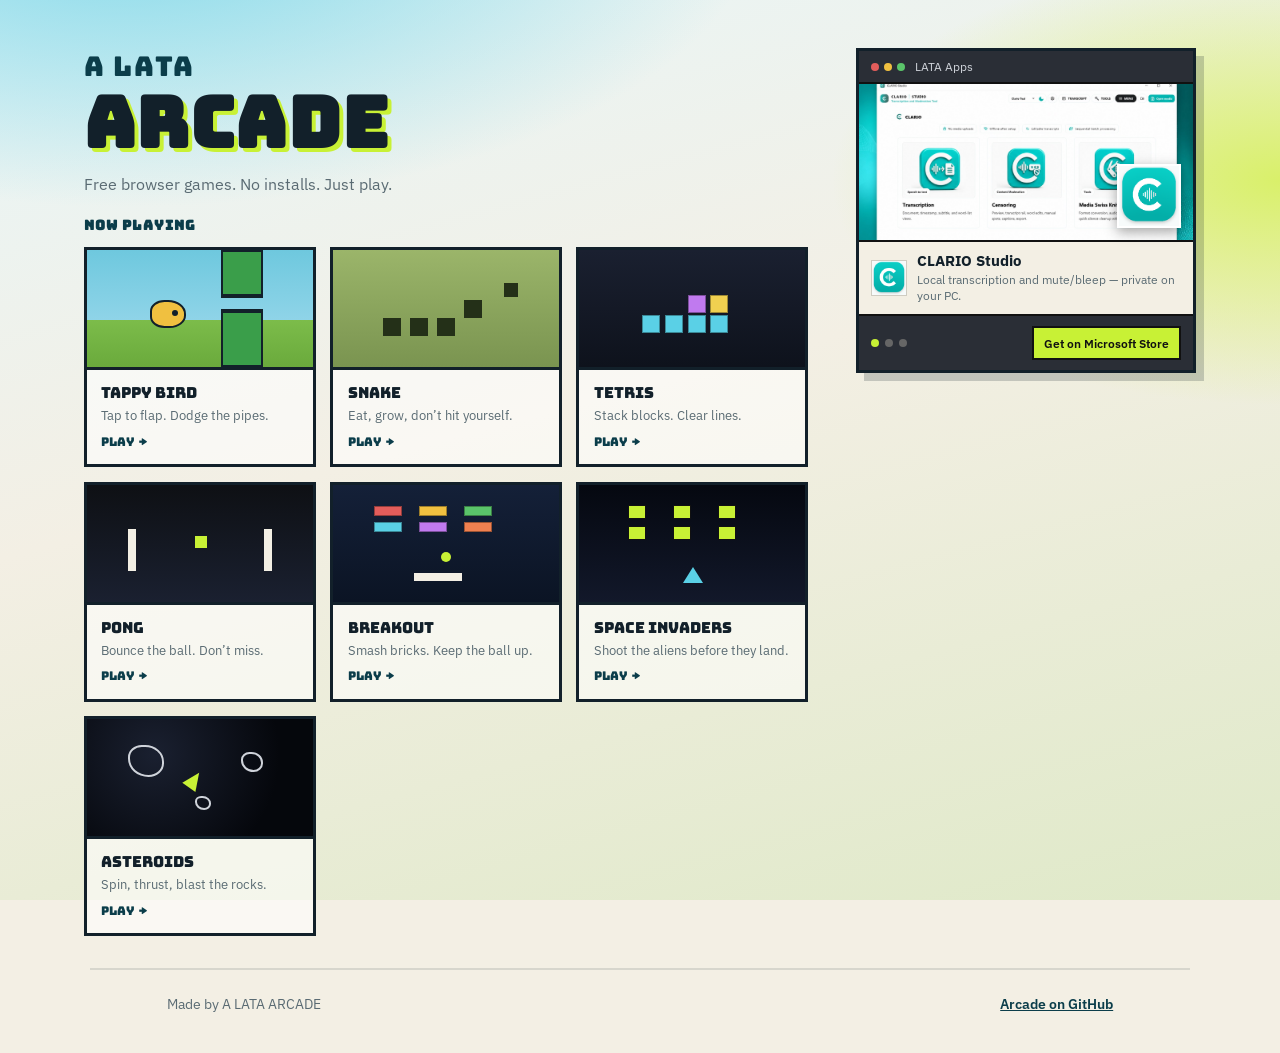
==== index.html @ 44761037 "Initial release of A LATA ARCADE. Public browser games hub with product showcase and classic titles." ====
<!DOCTYPE html>
<html lang="en">
<head>
  <meta charset="utf-8" />
  <meta name="viewport" content="width=device-width, initial-scale=1" />
  <title>A LATA ARCADE</title>
  <meta name="description" content="Play free browser games from A LATA ARCADE." />
  <link rel="preconnect" href="https://fonts.googleapis.com" />
  <link rel="preconnect" href="https://fonts.gstatic.com" crossorigin />
  <link href="https://fonts.googleapis.com/css2?family=Bungee&family=IBM+Plex+Sans:wght@400;600&display=swap" rel="stylesheet" />
  <link rel="stylesheet" href="styles.css?v=11" />
</head>
<body>
  <div class="bg" aria-hidden="true"></div>

  <header class="hero">
    <div class="hero-main">
      <div class="hero-copy">
        <p class="brand">A LATA</p>
        <h1 class="title">ARCADE</h1>
        <p class="tag">Free browser games. No installs. Just play.</p>
      </div>

      <section id="games" class="games" aria-label="Games">
        <h2 class="section-label">Now playing</h2>
        <ul class="grid">
          <li>
            <a class="game" href="games/flappy/">
              <span class="game-art" aria-hidden="true">
                <span class="bird"></span>
                <span class="pipe pipe-top"></span>
                <span class="pipe pipe-bot"></span>
              </span>
              <span class="game-meta">
                <span class="game-name">Tappy Bird</span>
                <span class="game-desc">Tap to flap. Dodge the pipes.</span>
                <span class="game-go">Play →</span>
              </span>
            </a>
          </li>
          <li>
            <a class="game" href="games/snake/">
              <span class="game-art snake-art" aria-hidden="true">
                <span class="snake-seg s1"></span>
                <span class="snake-seg s2"></span>
                <span class="snake-seg s3"></span>
                <span class="snake-seg s4"></span>
                <span class="snake-food"></span>
              </span>
              <span class="game-meta">
                <span class="game-name">Snake</span>
                <span class="game-desc">Eat, grow, don’t hit yourself.</span>
                <span class="game-go">Play →</span>
              </span>
            </a>
          </li>
          <li>
            <a class="game" href="games/tetris/">
              <span class="game-art tetris-art" aria-hidden="true">
                <span class="tb t1"></span>
                <span class="tb t2"></span>
                <span class="tb t3"></span>
                <span class="tb t4"></span>
                <span class="tb t5"></span>
                <span class="tb t6"></span>
              </span>
              <span class="game-meta">
                <span class="game-name">Tetris</span>
                <span class="game-desc">Stack blocks. Clear lines.</span>
                <span class="game-go">Play →</span>
              </span>
            </a>
          </li>
          <li>
            <a class="game" href="games/pong/">
              <span class="game-art pong-art" aria-hidden="true">
                <span class="pong-paddle left"></span>
                <span class="pong-paddle right"></span>
                <span class="pong-ball"></span>
              </span>
              <span class="game-meta">
                <span class="game-name">Pong</span>
                <span class="game-desc">Bounce the ball. Don’t miss.</span>
                <span class="game-go">Play →</span>
              </span>
            </a>
          </li>
          <li>
            <a class="game" href="games/breakout/">
              <span class="game-art breakout-art" aria-hidden="true">
                <span class="brk b1"></span>
                <span class="brk b2"></span>
                <span class="brk b3"></span>
                <span class="brk b4"></span>
                <span class="brk b5"></span>
                <span class="brk b6"></span>
                <span class="break-paddle"></span>
                <span class="break-ball"></span>
              </span>
              <span class="game-meta">
                <span class="game-name">Breakout</span>
                <span class="game-desc">Smash bricks. Keep the ball up.</span>
                <span class="game-go">Play →</span>
              </span>
            </a>
          </li>
          <li>
            <a class="game" href="games/invaders/">
              <span class="game-art invaders-art" aria-hidden="true">
                <span class="inv i1"></span>
                <span class="inv i2"></span>
                <span class="inv i3"></span>
                <span class="inv i4"></span>
                <span class="inv i5"></span>
                <span class="inv i6"></span>
                <span class="ship"></span>
              </span>
              <span class="game-meta">
                <span class="game-name">Space Invaders</span>
                <span class="game-desc">Shoot the aliens before they land.</span>
                <span class="game-go">Play →</span>
              </span>
            </a>
          </li>
          <li>
            <a class="game" href="games/asteroids/">
              <span class="game-art asteroids-art" aria-hidden="true">
                <span class="rock r1"></span>
                <span class="rock r2"></span>
                <span class="rock r3"></span>
                <span class="tri"></span>
              </span>
              <span class="game-meta">
                <span class="game-name">Asteroids</span>
                <span class="game-desc">Spin, thrust, blast the rocks.</span>
                <span class="game-go">Play →</span>
              </span>
            </a>
          </li>
        </ul>
      </section>
    </div>

    <!-- Product ad screen stays visible beside the games -->
    <aside class="ad-screen" aria-label="Product showcase">
      <div class="ad-bezel">
        <div class="ad-topbar">
          <span class="ad-dots" aria-hidden="true"><i></i><i></i><i></i></span>
          <span class="ad-title">LATA Apps</span>
        </div>
        <div class="ad-viewport">
          <div class="ad-slides" id="ad-slides">
            <!-- filled by products.js -->
          </div>
        </div>
        <div class="ad-footer">
          <div class="ad-dots-nav" id="ad-dots" role="tablist" aria-label="Products"></div>
          <a class="ad-cta" id="ad-cta" href="#" target="_blank" rel="noopener">Get on Microsoft Store</a>
        </div>
      </div>
    </aside>
  </header>

  <footer class="foot">
    <span>Made by A LATA ARCADE</span>
    <a href="https://github.com/latadhina/arcade">Arcade on GitHub</a>
  </footer>

  <script src="products.js?v=11"></script>
  <script src="slideshow.js?v=11"></script>
</body>
</html>
---- styles.css ----
:root {
  --ink: #12202a;
  --paper: #f3efe4;
  --lime: #c8f135;
  --sky: #3db8d4;
  --deep: #0b3d4a;
  --muted: #5a6b73;
}

* { box-sizing: border-box; margin: 0; padding: 0; }

html { scroll-behavior: smooth; }

body {
  min-height: 100vh;
  font-family: "IBM Plex Sans", system-ui, sans-serif;
  color: var(--ink);
  background: var(--paper);
  overflow-x: hidden;
}

.bg {
  position: fixed;
  inset: 0;
  z-index: -1;
  background:
    radial-gradient(ellipse 90% 60% at 10% -10%, #7ed7e8 0%, transparent 55%),
    radial-gradient(ellipse 70% 50% at 100% 20%, #d9f06a 0%, transparent 50%),
    linear-gradient(165deg, #e8f6f8 0%, #f3efe4 45%, #dfe9c8 100%);
  animation: drift 18s ease-in-out infinite alternate;
}

@keyframes drift {
  from { filter: hue-rotate(0deg); transform: scale(1); }
  to { filter: hue-rotate(12deg); transform: scale(1.03); }
}

/* ---- hero: brand + games up front + product screen ---- */
.hero {
  min-height: 100vh;
  display: grid;
  grid-template-columns: minmax(0, 1.35fr) minmax(240px, 340px);
  column-gap: clamp(1.5rem, 4vw, 3rem);
  row-gap: 1.75rem;
  align-items: start;
  padding: clamp(1.25rem, 4vw, 3rem) clamp(1.25rem, 5vw, 4rem) 2rem;
  max-width: 1240px;
  margin: 0 auto;
}

.hero-main {
  min-width: 0;
  position: relative;
  z-index: 1;
}

.hero-copy {
  min-width: 0;
  margin-bottom: 1.25rem;
}

.brand {
  font-family: "Bungee", sans-serif;
  font-size: clamp(1.15rem, 2.8vw, 1.7rem);
  letter-spacing: 0.06em;
  color: var(--deep);
  opacity: 0;
  transform: translateY(18px);
  animation: rise 0.7s 0.1s ease forwards;
}

.title {
  font-family: "Bungee", sans-serif;
  font-size: clamp(2.4rem, 7vw, 4.4rem);
  line-height: 0.92;
  letter-spacing: 0.02em;
  color: var(--ink);
  text-shadow: 4px 4px 0 var(--lime);
  margin: 0.1em 0 0.25em;
  max-width: 100%;
  opacity: 0;
  transform: translateY(24px);
  animation: rise 0.8s 0.25s ease forwards;
}

.tag {
  max-width: 26rem;
  font-size: 1rem;
  line-height: 1.4;
  color: var(--muted);
  opacity: 0;
  transform: translateY(16px);
  animation: rise 0.7s 0.4s ease forwards;
}

/* Windows-style product ad screen */
.ad-screen {
  opacity: 0;
  transform: translateY(20px);
  animation: rise 0.8s 0.35s ease forwards;
  position: sticky;
  top: 1.25rem;
  z-index: 0;
  width: 100%;
  max-width: 340px;
  justify-self: end;
}

.ad-bezel {
  background: #1b1d22;
  border: 3px solid var(--ink);
  box-shadow: 8px 8px 0 rgba(18, 32, 42, 0.2);
  overflow: hidden;
}

.ad-topbar {
  display: flex;
  align-items: center;
  gap: 10px;
  padding: 8px 12px;
  background: #2a2e36;
  color: #cfd3da;
  font-size: 12px;
  border-bottom: 2px solid #111;
}

.ad-dots {
  display: flex;
  gap: 5px;
}

.ad-dots i {
  width: 8px;
  height: 8px;
  border-radius: 50%;
  background: #666;
  display: block;
}

.ad-dots i:nth-child(1) { background: #e35d5b; }
.ad-dots i:nth-child(2) { background: #f0c040; }
.ad-dots i:nth-child(3) { background: #5ac46a; }

.ad-viewport {
  position: relative;
  background: #0e1014;
  aspect-ratio: 16 / 11;
  overflow: hidden;
}

.ad-slides {
  position: absolute;
  inset: 0;
}

.ad-slide {
  position: absolute;
  inset: 0;
  opacity: 0;
  transition: opacity 0.45s ease;
  pointer-events: none;
  display: flex;
  flex-direction: column;
}

.ad-slide.is-active {
  opacity: 1;
  pointer-events: auto;
}

.ad-shot-wrap {
  position: relative;
  flex: 1;
  min-height: 0;
  background: #111;
}

.ad-shot {
  width: 100%;
  height: 100%;
  object-fit: cover;
  display: block;
}

.ad-tile {
  position: absolute;
  right: 12px;
  bottom: 12px;
  width: 64px;
  height: 64px;
  object-fit: cover;
  border: 2px solid #fff;
  box-shadow: 0 4px 12px rgba(0,0,0,0.35);
}

.ad-meta {
  display: flex;
  gap: 10px;
  align-items: center;
  padding: 10px 12px;
  background: #f3efe4;
  color: var(--ink);
  border-top: 2px solid #111;
}

.ad-logo {
  width: 36px;
  height: 36px;
  object-fit: cover;
  border: 1px solid rgba(0,0,0,0.15);
  flex-shrink: 0;
}

.ad-meta h3 {
  font-size: 0.95rem;
  margin: 0 0 2px;
  line-height: 1.15;
}

.ad-meta p {
  font-size: 0.78rem;
  color: var(--muted);
  margin: 0;
  line-height: 1.3;
}

.ad-footer {
  display: flex;
  align-items: center;
  justify-content: space-between;
  gap: 10px;
  padding: 10px 12px;
  background: #2a2e36;
  border-top: 2px solid #111;
}

.ad-dots-nav {
  display: flex;
  gap: 6px;
}

.ad-dot {
  width: 8px;
  height: 8px;
  border-radius: 50%;
  border: 0;
  padding: 0;
  background: #666;
  cursor: pointer;
}

.ad-dot.is-active {
  background: var(--lime);
}

.ad-cta {
  font-size: 0.78rem;
  font-weight: 600;
  color: #111;
  background: var(--lime);
  text-decoration: none;
  padding: 7px 10px;
  border: 2px solid #111;
  white-space: nowrap;
}

.ad-cta:hover {
  background: #fff;
}

@keyframes rise {
  to { opacity: 1; transform: translateY(0); }
}

@media (max-width: 860px) {
  .hero {
    grid-template-columns: 1fr;
    min-height: auto;
    padding-top: 1.5rem;
    padding-bottom: 1.5rem;
    gap: 1.5rem;
  }
  .title {
    font-size: clamp(2.6rem, 14vw, 4rem);
    text-shadow: 3px 3px 0 var(--lime);
  }
  .ad-screen {
    justify-self: stretch;
    max-width: none;
    position: static;
    order: -1;
  }
}

/* ---- games (in first viewport with brand) ---- */
.games {
  padding: 0;
  max-width: none;
  margin: 0;
  opacity: 0;
  transform: translateY(18px);
  animation: rise 0.7s 0.45s ease forwards;
}

.section-label {
  font-family: "Bungee", sans-serif;
  font-size: 0.85rem;
  letter-spacing: 0.08em;
  color: var(--deep);
  margin-bottom: 0.85rem;
}

.grid {
  list-style: none;
  display: grid;
  grid-template-columns: repeat(auto-fill, minmax(200px, 1fr));
  gap: 0.9rem;
}

.game {
  display: flex;
  flex-direction: column;
  text-decoration: none;
  color: inherit;
  background: rgba(255, 255, 255, 0.55);
  border: 3px solid var(--ink);
  overflow: hidden;
  transition: transform 0.2s ease, box-shadow 0.2s ease;
}

.game:hover {
  transform: translateY(-4px);
  box-shadow: 6px 6px 0 var(--ink);
}

.game:focus-visible {
  outline: 3px solid var(--sky);
  outline-offset: 3px;
}

.game-art {
  position: relative;
  height: 120px;
  background: linear-gradient(180deg, #6ec8de 0%, #8fd4e8 60%, #7cbc4a 60%, #6aaa3c 100%);
  border-bottom: 3px solid var(--ink);
  overflow: hidden;
}

.bird {
  position: absolute;
  left: 28%;
  top: 42%;
  width: 36px;
  height: 28px;
  background: #f0c040;
  border: 2px solid var(--ink);
  border-radius: 40% 50% 45% 40%;
  animation: flap 0.9s ease-in-out infinite;
}

.bird::after {
  content: "";
  position: absolute;
  right: 6px;
  top: 8px;
  width: 6px;
  height: 6px;
  background: var(--ink);
  border-radius: 50%;
}

.pipe {
  position: absolute;
  right: 22%;
  width: 42px;
  background: #3a9e4a;
  border: 2px solid var(--ink);
}

.pipe-top {
  top: 0;
  height: 48px;
  border-bottom-width: 4px;
}

.pipe-bot {
  bottom: 0;
  height: 58px;
  border-top-width: 4px;
}

@keyframes flap {
  0%, 100% { transform: translateY(0) rotate(-8deg); }
  50% { transform: translateY(-10px) rotate(6deg); }
}

.snake-art {
  background: linear-gradient(180deg, #9bb56a 0%, #7a9450 100%) !important;
}

.snake-seg {
  position: absolute;
  width: 18px;
  height: 18px;
  background: #243018;
  top: 58%;
}

.snake-seg.s1 { left: 22%; }
.snake-seg.s2 { left: 34%; }
.snake-seg.s3 { left: 46%; }
.snake-seg.s4 { left: 58%; top: 42%; animation: snakemove 1.6s ease-in-out infinite; }

.snake-food {
  position: absolute;
  width: 14px;
  height: 14px;
  background: #243018;
  right: 18%;
  top: 28%;
  animation: foodpulse 1.2s ease-in-out infinite;
}

@keyframes snakemove {
  0%, 100% { transform: translate(0, 0); }
  50% { transform: translate(12px, -18px); }
}

@keyframes foodpulse {
  0%, 100% { opacity: 1; }
  50% { opacity: 0.45; }
}

.tetris-art {
  background: linear-gradient(180deg, #1a2030 0%, #0e121c 100%) !important;
}

.tb {
  position: absolute;
  width: 18px;
  height: 18px;
  border: 1px solid rgba(0,0,0,0.35);
}

.tb.t1 { left: 28%; top: 55%; background: #5ad0e6; }
.tb.t2 { left: 38%; top: 55%; background: #5ad0e6; }
.tb.t3 { left: 48%; top: 55%; background: #5ad0e6; }
.tb.t4 { left: 58%; top: 55%; background: #5ad0e6; animation: stackdrop 1.4s ease-in-out infinite; }
.tb.t5 { left: 48%; top: 38%; background: #c07aef; }
.tb.t6 { left: 58%; top: 38%; background: #f0d050; }

@keyframes stackdrop {
  0%, 100% { transform: translateY(-18px); opacity: 0.35; }
  50% { transform: translateY(0); opacity: 1; }
}

.game-meta {
  display: flex;
  flex-direction: column;
  gap: 0.25rem;
  padding: 0.75rem 0.9rem 0.9rem;
}

.game-name {
  font-family: "Bungee", sans-serif;
  font-size: 0.95rem;
}

.game-desc {
  font-size: 0.82rem;
  color: var(--muted);
}

.game-go {
  margin-top: 0.35rem;
  font-family: "Bungee", sans-serif;
  font-size: 0.75rem;
  color: var(--deep);
}

/* Pong thumb */
.pong-art {
  background: linear-gradient(180deg, #0e1014 0%, #1a2030 100%) !important;
}
.pong-paddle {
  position: absolute;
  width: 8px;
  height: 42px;
  background: #f3efe4;
  top: 38%;
}
.pong-paddle.left { left: 18%; }
.pong-paddle.right { right: 18%; }
.pong-ball {
  position: absolute;
  width: 12px;
  height: 12px;
  background: var(--lime);
  left: 48%;
  top: 44%;
  animation: pongbounce 1.2s ease-in-out infinite;
}
@keyframes pongbounce {
  0%, 100% { transform: translate(0, 0); }
  50% { transform: translate(28px, -10px); }
}

/* Breakout thumb */
.breakout-art {
  background: linear-gradient(180deg, #142038 0%, #0b1424 100%) !important;
}
.brk {
  position: absolute;
  width: 28px;
  height: 10px;
  border: 1px solid rgba(0,0,0,0.35);
}
.brk.b1 { left: 18%; top: 18%; background: #e35d5b; }
.brk.b2 { left: 38%; top: 18%; background: #f0c040; }
.brk.b3 { left: 58%; top: 18%; background: #5ac46a; }
.brk.b4 { left: 18%; top: 32%; background: #5ad0e6; }
.brk.b5 { left: 38%; top: 32%; background: #c07aef; }
.brk.b6 { left: 58%; top: 32%; background: #f08050; }
.break-paddle {
  position: absolute;
  left: 36%;
  bottom: 18%;
  width: 48px;
  height: 8px;
  background: #f3efe4;
}
.break-ball {
  position: absolute;
  left: 48%;
  bottom: 34%;
  width: 10px;
  height: 10px;
  border-radius: 50%;
  background: var(--lime);
  animation: breakbounce 1.1s ease-in-out infinite;
}
@keyframes breakbounce {
  0%, 100% { transform: translateY(0); }
  50% { transform: translateY(-22px); }
}

/* Invaders thumb */
.invaders-art {
  background: linear-gradient(180deg, #050810 0%, #12182a 100%) !important;
}
.inv {
  position: absolute;
  width: 16px;
  height: 12px;
  background: #c8f135;
  box-shadow: 0 0 0 1px #111;
}
.inv.i1 { left: 22%; top: 18%; }
.inv.i2 { left: 42%; top: 18%; }
.inv.i3 { left: 62%; top: 18%; }
.inv.i4 { left: 22%; top: 36%; animation: invstep 1.4s steps(2) infinite; }
.inv.i5 { left: 42%; top: 36%; animation: invstep 1.4s steps(2) infinite; }
.inv.i6 { left: 62%; top: 36%; animation: invstep 1.4s steps(2) infinite; }
.ship {
  position: absolute;
  left: 46%;
  bottom: 16%;
  width: 0;
  height: 0;
  border-left: 10px solid transparent;
  border-right: 10px solid transparent;
  border-bottom: 16px solid #5ad0e6;
}
@keyframes invstep {
  0%, 100% { transform: translateX(0); }
  50% { transform: translateX(8px); }
}

/* Asteroids thumb */
.asteroids-art {
  background: radial-gradient(circle at 30% 30%, #1a2030, #05070c 70%) !important;
}
.rock {
  position: absolute;
  border: 2px solid #cfd3da;
  border-radius: 40% 55% 45% 60%;
}
.rock.r1 { width: 36px; height: 32px; left: 18%; top: 22%; }
.rock.r2 { width: 22px; height: 20px; right: 22%; top: 28%; }
.rock.r3 { width: 16px; height: 14px; left: 48%; bottom: 22%; animation: rockspin 3s linear infinite; }
.tri {
  position: absolute;
  left: 44%;
  top: 44%;
  width: 0;
  height: 0;
  border-left: 8px solid transparent;
  border-right: 8px solid transparent;
  border-bottom: 18px solid var(--lime);
  transform: rotate(35deg);
}
@keyframes rockspin {
  from { transform: rotate(0deg); }
  to { transform: rotate(360deg); }
}

.foot {
  display: flex;
  justify-content: space-between;
  gap: 1rem;
  flex-wrap: wrap;
  padding: 1.5rem clamp(1.5rem, 6vw, 5rem) 2.5rem;
  max-width: 1100px;
  margin: 0 auto;
  font-size: 0.9rem;
  color: var(--muted);
  border-top: 2px solid rgba(18, 32, 42, 0.12);
}

.foot a {
  color: var(--deep);
  font-weight: 600;
}

@media (max-width: 520px) {
  .title { text-shadow: 4px 4px 0 var(--lime); }
}
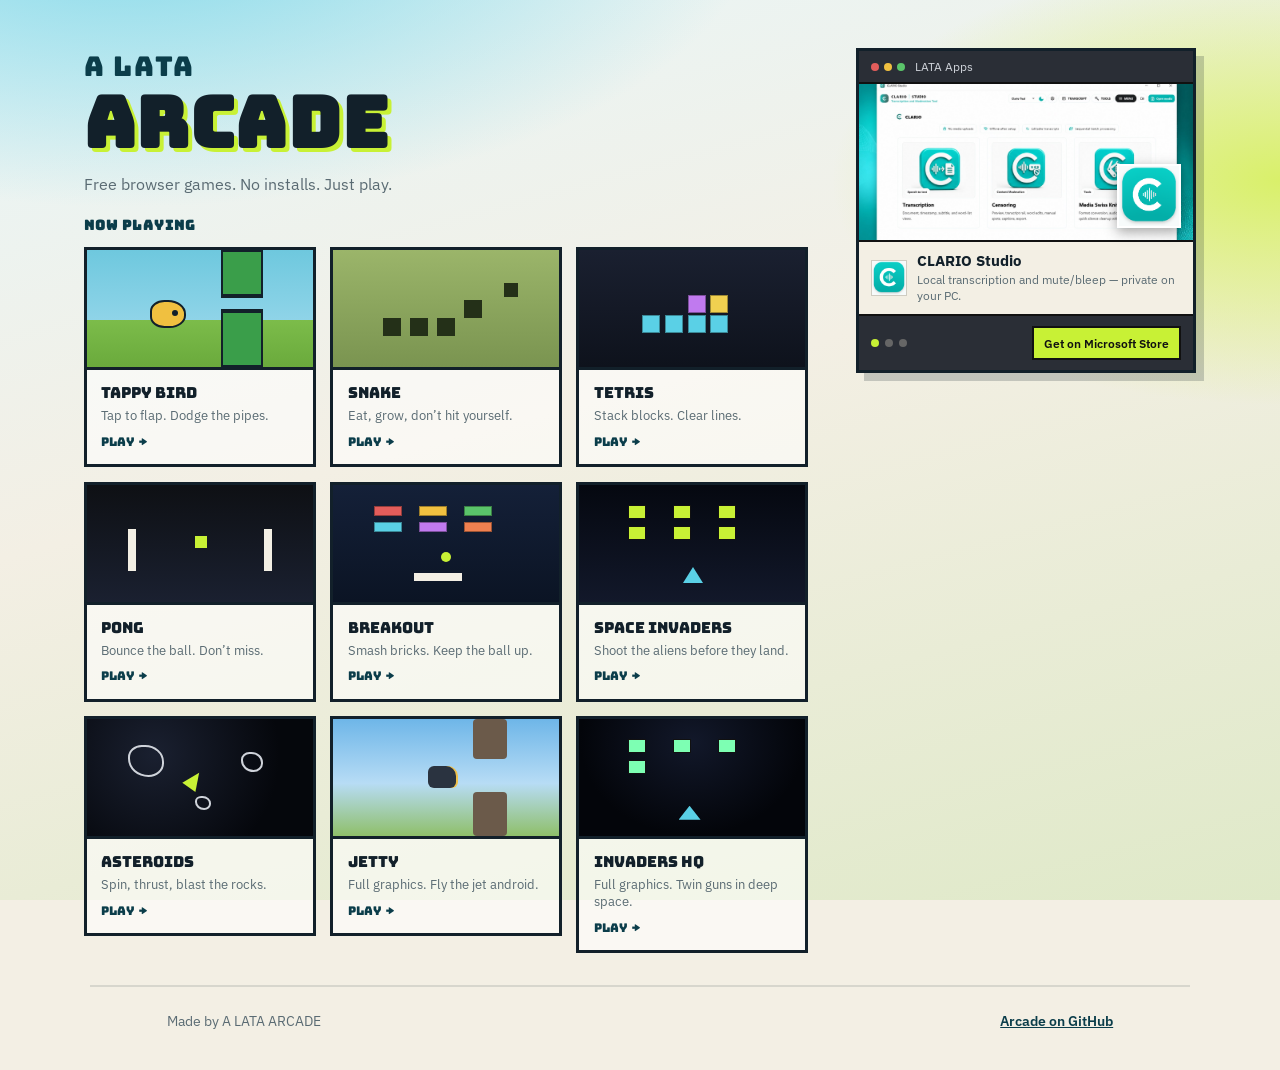
==== commit 0e78eeff: "godothq1 Add Jetty and Invaders HQ as separate Godot HTML5 builds beside the classic games." ====
--- a/index.html
+++ b/index.html
@@ -8,7 +8,7 @@
   <link rel="preconnect" href="https://fonts.googleapis.com" />
   <link rel="preconnect" href="https://fonts.gstatic.com" crossorigin />
   <link href="https://fonts.googleapis.com/css2?family=Bungee&family=IBM+Plex+Sans:wght@400;600&display=swap" rel="stylesheet" />
-  <link rel="stylesheet" href="styles.css?v=11" />
+  <link rel="stylesheet" href="styles.css?v=13" />
 </head>
 <body>
   <div class="bg" aria-hidden="true"></div>
@@ -133,6 +133,36 @@
               <span class="game-meta">
                 <span class="game-name">Asteroids</span>
                 <span class="game-desc">Spin, thrust, blast the rocks.</span>
+                <span class="game-go">Play →</span>
+              </span>
+            </a>
+          </li>
+          <li>
+            <a class="game" href="games/jetty/">
+              <span class="game-art jetty-art" aria-hidden="true">
+                <span class="jetty-hero"></span>
+                <span class="jetty-rock top"></span>
+                <span class="jetty-rock bot"></span>
+              </span>
+              <span class="game-meta">
+                <span class="game-name">Jetty</span>
+                <span class="game-desc">Full graphics. Fly the jet android.</span>
+                <span class="game-go">Play →</span>
+              </span>
+            </a>
+          </li>
+          <li>
+            <a class="game" href="games/invaders-hq/">
+              <span class="game-art invaders-hq-art" aria-hidden="true">
+                <span class="inv i1"></span>
+                <span class="inv i2"></span>
+                <span class="inv i3"></span>
+                <span class="inv i4"></span>
+                <span class="hq-ship"></span>
+              </span>
+              <span class="game-meta">
+                <span class="game-name">Invaders HQ</span>
+                <span class="game-desc">Full graphics. Twin guns in deep space.</span>
                 <span class="game-go">Play →</span>
               </span>
             </a>
@@ -166,7 +196,7 @@
     <a href="https://github.com/latadhina/arcade">Arcade on GitHub</a>
   </footer>
 
-  <script src="products.js?v=11"></script>
-  <script src="slideshow.js?v=11"></script>
+  <script src="products.js?v=13"></script>
+  <script src="slideshow.js?v=13"></script>
 </body>
 </html>
--- a/styles.css
+++ b/styles.css
@@ -604,6 +604,52 @@
   to { transform: rotate(360deg); }
 }
 
+/* Jetty (Godot HQ) thumb */
+.jetty-art {
+  background: linear-gradient(180deg, #6eb6e8 0%, #b7dcf5 55%, #8fbf6a 100%) !important;
+}
+.jetty-hero {
+  position: absolute;
+  left: 42%;
+  top: 40%;
+  width: 28px;
+  height: 22px;
+  background: #2a3340;
+  border-radius: 6px 10px 6px 6px;
+  box-shadow: 2px 0 0 #f0c14a;
+  animation: jettybob 1.2s ease-in-out infinite;
+}
+.jetty-rock {
+  position: absolute;
+  left: 62%;
+  width: 34px;
+  background: #6b5a4a;
+  border-radius: 4px;
+}
+.jetty-rock.top { top: 0; height: 34%; }
+.jetty-rock.bot { bottom: 0; height: 38%; }
+@keyframes jettybob {
+  0%, 100% { transform: translateY(0); }
+  50% { transform: translateY(-8px); }
+}
+
+/* Invaders HQ (Godot) thumb */
+.invaders-hq-art {
+  background: radial-gradient(ellipse at 50% 20%, #12182a, #03050a 70%) !important;
+}
+.invaders-hq-art .inv {
+  background: #7dffb3;
+}
+.hq-ship {
+  position: absolute;
+  left: 44%;
+  bottom: 14%;
+  width: 22px;
+  height: 14px;
+  background: #5ad0e6;
+  clip-path: polygon(50% 0, 100% 100%, 0 100%);
+}
+
 .foot {
   display: flex;
   justify-content: space-between;
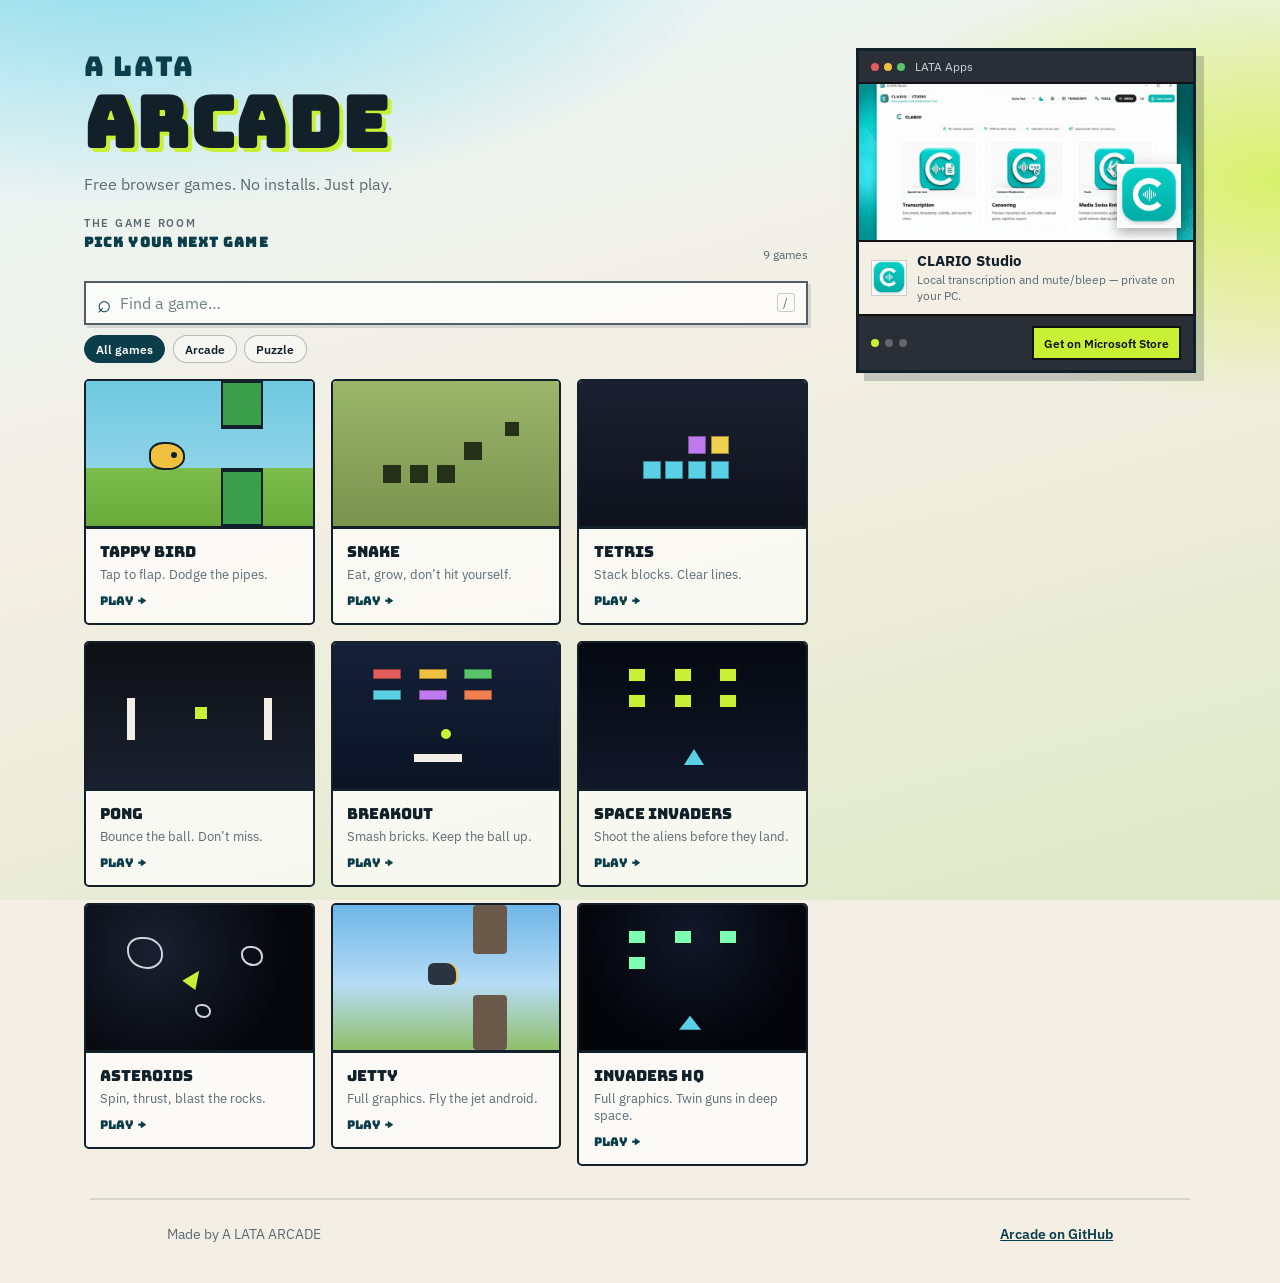
==== commit 241b596a: "Improve arcade game browsing" ====
--- a/index.html
+++ b/index.html
@@ -8,7 +8,7 @@
   <link rel="preconnect" href="https://fonts.googleapis.com" />
   <link rel="preconnect" href="https://fonts.gstatic.com" crossorigin />
   <link href="https://fonts.googleapis.com/css2?family=Bungee&family=IBM+Plex+Sans:wght@400;600&display=swap" rel="stylesheet" />
-  <link rel="stylesheet" href="styles.css?v=13" />
+  <link rel="stylesheet" href="styles.css?v=14" />
 </head>
 <body>
   <div class="bg" aria-hidden="true"></div>
@@ -22,10 +22,29 @@
       </div>
 
       <section id="games" class="games" aria-label="Games">
-        <h2 class="section-label">Now playing</h2>
+        <div class="games-heading">
+          <div>
+            <p class="eyebrow">THE GAME ROOM</p>
+            <h2 class="section-label">Pick your next game</h2>
+          </div>
+          <span class="game-count" id="game-count" aria-live="polite">9 games</span>
+        </div>
+        <div class="game-tools">
+          <label class="search-box">
+            <span class="search-icon" aria-hidden="true">⌕</span>
+            <span class="visually-hidden">Search games</span>
+            <input id="game-search" type="search" placeholder="Find a game…" autocomplete="off" />
+            <kbd>/</kbd>
+          </label>
+          <div class="filters" role="group" aria-label="Filter games">
+            <button class="filter is-active" type="button" data-filter="all" aria-pressed="true">All games</button>
+            <button class="filter" type="button" data-filter="arcade" aria-pressed="false">Arcade</button>
+            <button class="filter" type="button" data-filter="puzzle" aria-pressed="false">Puzzle</button>
+          </div>
+        </div>
         <ul class="grid">
           <li>
-            <a class="game" href="games/flappy/">
+            <a class="game" data-category="arcade" href="games/flappy/">
               <span class="game-art" aria-hidden="true">
                 <span class="bird"></span>
                 <span class="pipe pipe-top"></span>
@@ -39,7 +58,7 @@
             </a>
           </li>
           <li>
-            <a class="game" href="games/snake/">
+            <a class="game" data-category="arcade puzzle" href="games/snake/">
               <span class="game-art snake-art" aria-hidden="true">
                 <span class="snake-seg s1"></span>
                 <span class="snake-seg s2"></span>
@@ -55,7 +74,7 @@
             </a>
           </li>
           <li>
-            <a class="game" href="games/tetris/">
+            <a class="game" data-category="puzzle" href="games/tetris/">
               <span class="game-art tetris-art" aria-hidden="true">
                 <span class="tb t1"></span>
                 <span class="tb t2"></span>
@@ -72,7 +91,7 @@
             </a>
           </li>
           <li>
-            <a class="game" href="games/pong/">
+            <a class="game" data-category="arcade" href="games/pong/">
               <span class="game-art pong-art" aria-hidden="true">
                 <span class="pong-paddle left"></span>
                 <span class="pong-paddle right"></span>
@@ -86,7 +105,7 @@
             </a>
           </li>
           <li>
-            <a class="game" href="games/breakout/">
+            <a class="game" data-category="arcade" href="games/breakout/">
               <span class="game-art breakout-art" aria-hidden="true">
                 <span class="brk b1"></span>
                 <span class="brk b2"></span>
@@ -105,7 +124,7 @@
             </a>
           </li>
           <li>
-            <a class="game" href="games/invaders/">
+            <a class="game" data-category="arcade" href="games/invaders/">
               <span class="game-art invaders-art" aria-hidden="true">
                 <span class="inv i1"></span>
                 <span class="inv i2"></span>
@@ -123,7 +142,7 @@
             </a>
           </li>
           <li>
-            <a class="game" href="games/asteroids/">
+            <a class="game" data-category="arcade" href="games/asteroids/">
               <span class="game-art asteroids-art" aria-hidden="true">
                 <span class="rock r1"></span>
                 <span class="rock r2"></span>
@@ -138,7 +157,7 @@
             </a>
           </li>
           <li>
-            <a class="game" href="games/jetty/">
+            <a class="game" data-category="arcade" href="games/jetty/">
               <span class="game-art jetty-art" aria-hidden="true">
                 <span class="jetty-hero"></span>
                 <span class="jetty-rock top"></span>
@@ -152,7 +171,7 @@
             </a>
           </li>
           <li>
-            <a class="game" href="games/invaders-hq/">
+            <a class="game" data-category="arcade" href="games/invaders-hq/">
               <span class="game-art invaders-hq-art" aria-hidden="true">
                 <span class="inv i1"></span>
                 <span class="inv i2"></span>
@@ -168,6 +187,7 @@
             </a>
           </li>
         </ul>
+        <p class="empty-state" id="empty-state" hidden>No games match that search. Try another name.</p>
       </section>
     </div>
 
@@ -198,5 +218,6 @@
 
   <script src="products.js?v=13"></script>
   <script src="slideshow.js?v=13"></script>
+  <script src="arcade.js?v=1"></script>
 </body>
 </html>
--- a/styles.css
+++ b/styles.css
@@ -302,6 +302,107 @@
   animation: rise 0.7s 0.45s ease forwards;
 }
 
+.games-heading {
+  display: flex;
+  align-items: end;
+  justify-content: space-between;
+  gap: 1rem;
+  margin-bottom: 1rem;
+}
+
+.eyebrow {
+  color: var(--muted);
+  font-size: 0.68rem;
+  font-weight: 600;
+  letter-spacing: 0.16em;
+  margin-bottom: 0.2rem;
+}
+
+.section-label {
+  margin-bottom: 0;
+  font-size: clamp(1rem, 2vw, 1.2rem);
+}
+
+.game-count {
+  flex: 0 0 auto;
+  color: var(--muted);
+  font-size: 0.78rem;
+  padding-bottom: 0.15rem;
+}
+
+.game-tools { margin-bottom: 1rem; }
+
+.search-box {
+  display: flex;
+  align-items: center;
+  gap: 0.55rem;
+  min-height: 44px;
+  padding: 0 0.7rem;
+  background: rgba(255,255,255,0.72);
+  border: 2px solid rgba(18,32,42,0.72);
+  box-shadow: 3px 3px 0 rgba(18,32,42,0.12);
+}
+
+.search-icon { color: var(--deep); font-size: 1.5rem; line-height: 1; }
+
+.search-box input {
+  width: 100%;
+  min-width: 0;
+  border: 0;
+  outline: 0;
+  color: var(--ink);
+  background: transparent;
+  font: inherit;
+}
+
+.search-box input::placeholder { color: #718087; }
+.search-box:focus-within { outline: 3px solid var(--sky); outline-offset: 2px; }
+
+.search-box kbd {
+  border: 1px solid rgba(18,32,42,0.22);
+  border-radius: 3px;
+  padding: 0.05rem 0.35rem;
+  color: var(--muted);
+  font: 0.72rem "IBM Plex Sans", sans-serif;
+}
+
+.filters {
+  display: flex;
+  gap: 0.45rem;
+  margin-top: 0.65rem;
+  overflow-x: auto;
+  scrollbar-width: none;
+}
+
+.filter {
+  flex: 0 0 auto;
+  padding: 0.35rem 0.7rem;
+  border: 1px solid rgba(18,32,42,0.28);
+  border-radius: 999px;
+  color: var(--ink);
+  background: rgba(255,255,255,0.4);
+  font: 600 0.75rem "IBM Plex Sans", sans-serif;
+  cursor: pointer;
+}
+
+.filter:hover { background: white; }
+.filter.is-active { color: #fff; border-color: var(--deep); background: var(--deep); }
+.filter:focus-visible { outline: 3px solid var(--sky); outline-offset: 2px; }
+
+.visually-hidden {
+  position: absolute;
+  width: 1px;
+  height: 1px;
+  padding: 0;
+  margin: -1px;
+  overflow: hidden;
+  clip: rect(0,0,0,0);
+  white-space: nowrap;
+  border: 0;
+}
+
+.empty-state { padding: 1.5rem 0; color: var(--muted); }
+
 .section-label {
   font-family: "Bungee", sans-serif;
   font-size: 0.85rem;
@@ -313,8 +414,8 @@
 .grid {
   list-style: none;
   display: grid;
-  grid-template-columns: repeat(auto-fill, minmax(200px, 1fr));
-  gap: 0.9rem;
+  grid-template-columns: repeat(auto-fill, minmax(min(100%, 220px), 1fr));
+  gap: 1rem;
 }
 
 .game {
@@ -322,15 +423,16 @@
   flex-direction: column;
   text-decoration: none;
   color: inherit;
-  background: rgba(255, 255, 255, 0.55);
-  border: 3px solid var(--ink);
+  background: rgba(255, 255, 255, 0.68);
+  border: 2px solid var(--ink);
+  border-radius: 5px;
   overflow: hidden;
   transition: transform 0.2s ease, box-shadow 0.2s ease;
 }
 
 .game:hover {
-  transform: translateY(-4px);
-  box-shadow: 6px 6px 0 var(--ink);
+  transform: translateY(-3px);
+  box-shadow: 4px 5px 0 var(--ink);
 }
 
 .game:focus-visible {
@@ -340,7 +442,7 @@
 
 .game-art {
   position: relative;
-  height: 120px;
+  height: clamp(112px, 12vw, 148px);
   background: linear-gradient(180deg, #6ec8de 0%, #8fd4e8 60%, #7cbc4a 60%, #6aaa3c 100%);
   border-bottom: 3px solid var(--ink);
   overflow: hidden;
@@ -663,6 +765,15 @@
   border-top: 2px solid rgba(18, 32, 42, 0.12);
 }
 
+@media (prefers-reduced-motion: reduce) {
+  *, *::before, *::after {
+    scroll-behavior: auto !important;
+    animation-duration: 0.01ms !important;
+    animation-iteration-count: 1 !important;
+    transition-duration: 0.01ms !important;
+  }
+}
+
 .foot a {
   color: var(--deep);
   font-weight: 600;
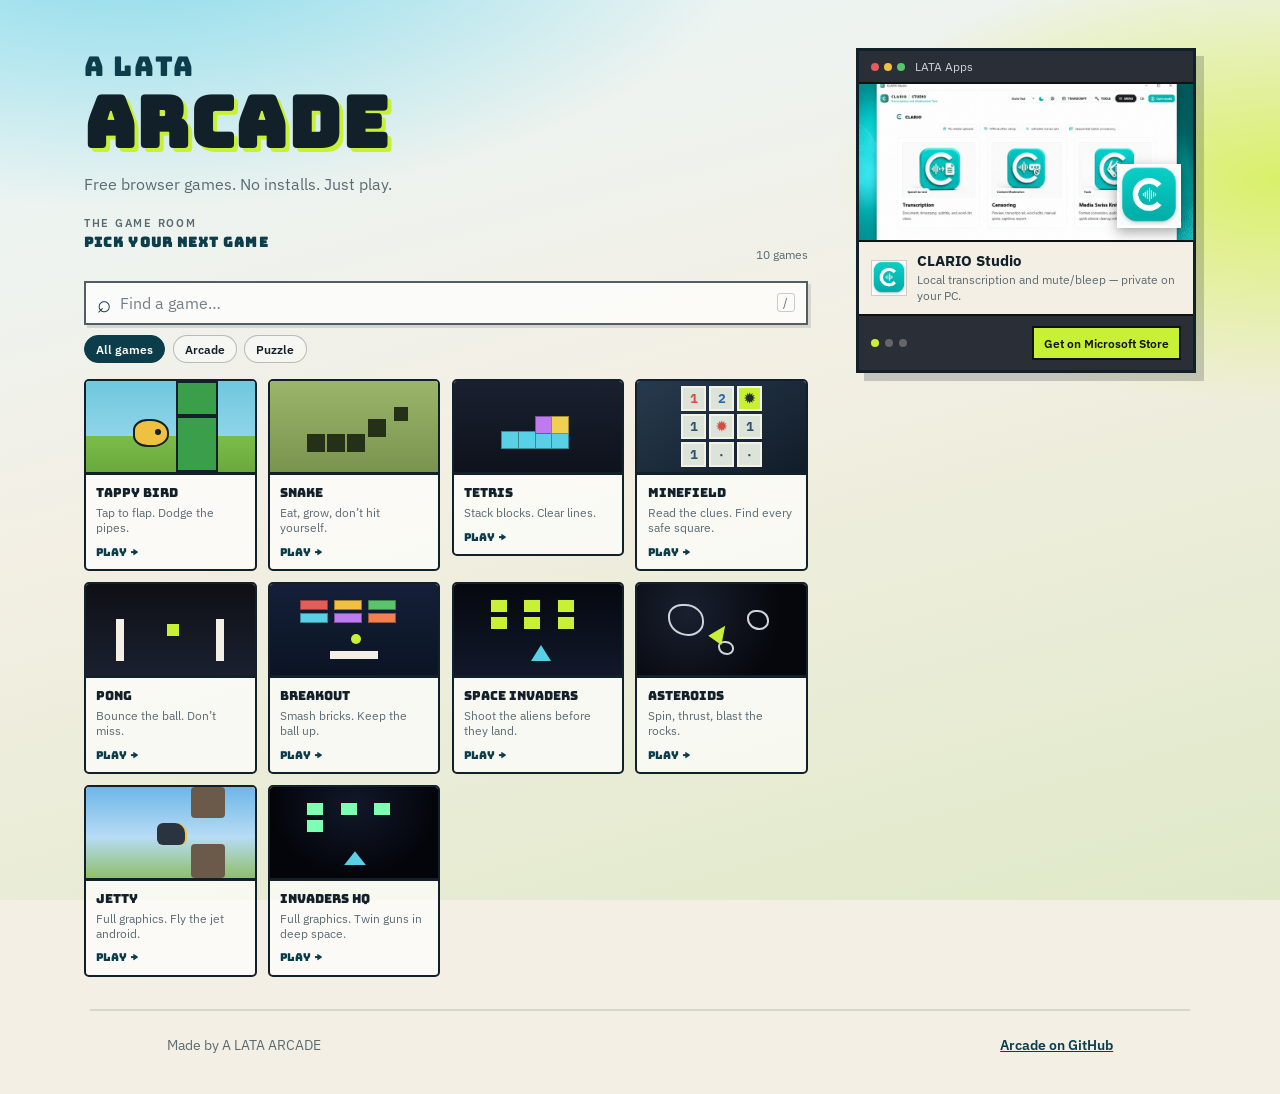
==== commit 66404937: "Add Minefield and compact game cards" ====
--- a/index.html
+++ b/index.html
@@ -27,7 +27,7 @@
             <p class="eyebrow">THE GAME ROOM</p>
             <h2 class="section-label">Pick your next game</h2>
           </div>
-          <span class="game-count" id="game-count" aria-live="polite">9 games</span>
+          <span class="game-count" id="game-count" aria-live="polite">10 games</span>
         </div>
         <div class="game-tools">
           <label class="search-box">
@@ -91,6 +91,22 @@
             </a>
           </li>
           <li>
+            <a class="game" data-category="puzzle" href="games/mines/">
+              <span class="game-art mines-art" aria-hidden="true">
+                <span class="mine-cell m1">1</span><span class="mine-cell m2">2</span>
+                <span class="mine-cell m3">✹</span><span class="mine-cell m4">1</span>
+                <span class="mine-cell m5">✹</span><span class="mine-cell m6">1</span>
+                <span class="mine-cell m7">1</span><span class="mine-cell m8">·</span>
+                <span class="mine-cell m9">·</span>
+              </span>
+              <span class="game-meta">
+                <span class="game-name">Minefield</span>
+                <span class="game-desc">Read the clues. Find every safe square.</span>
+                <span class="game-go">Play →</span>
+              </span>
+            </a>
+          </li>
+          <li>
             <a class="game" data-category="arcade" href="games/pong/">
               <span class="game-art pong-art" aria-hidden="true">
                 <span class="pong-paddle left"></span>
--- a/styles.css
+++ b/styles.css
@@ -414,8 +414,8 @@
 .grid {
   list-style: none;
   display: grid;
-  grid-template-columns: repeat(auto-fill, minmax(min(100%, 220px), 1fr));
-  gap: 1rem;
+  grid-template-columns: repeat(auto-fill, minmax(min(100%, 144px), 1fr));
+  gap: 0.7rem;
 }
 
 .game {
@@ -442,7 +442,7 @@
 
 .game-art {
   position: relative;
-  height: clamp(112px, 12vw, 148px);
+  height: clamp(76px, 8vw, 94px);
   background: linear-gradient(180deg, #6ec8de 0%, #8fd4e8 60%, #7cbc4a 60%, #6aaa3c 100%);
   border-bottom: 3px solid var(--ink);
   overflow: hidden;
@@ -560,25 +560,47 @@
   display: flex;
   flex-direction: column;
   gap: 0.25rem;
-  padding: 0.75rem 0.9rem 0.9rem;
+  padding: 0.55rem 0.65rem 0.65rem;
 }
 
 .game-name {
   font-family: "Bungee", sans-serif;
-  font-size: 0.95rem;
+  font-size: 0.78rem;
 }
 
 .game-desc {
-  font-size: 0.82rem;
+  font-size: 0.72rem;
   color: var(--muted);
 }
 
 .game-go {
   margin-top: 0.35rem;
   font-family: "Bungee", sans-serif;
-  font-size: 0.75rem;
+  font-size: 0.68rem;
   color: var(--deep);
 }
+
+.mines-art {
+  display: grid;
+  grid-template-columns: repeat(3, 25px);
+  grid-template-rows: repeat(3, 25px);
+  place-content: center;
+  gap: 3px;
+  background: linear-gradient(145deg, #273a4d, #111c29) !important;
+}
+
+.mine-cell {
+  display: grid;
+  place-items: center;
+  color: #31526a;
+  background: #dce4d9;
+  border: 2px solid #f4f1e6;
+  font: 700 0.8rem "IBM Plex Sans", sans-serif;
+}
+
+.mine-cell.m1, .mine-cell.m5 { color: #d84b43; }
+.mine-cell.m2 { color: #2869ad; }
+.mine-cell.m3 { color: #202b32; background: #c8f135; }
 
 /* Pong thumb */
 .pong-art {
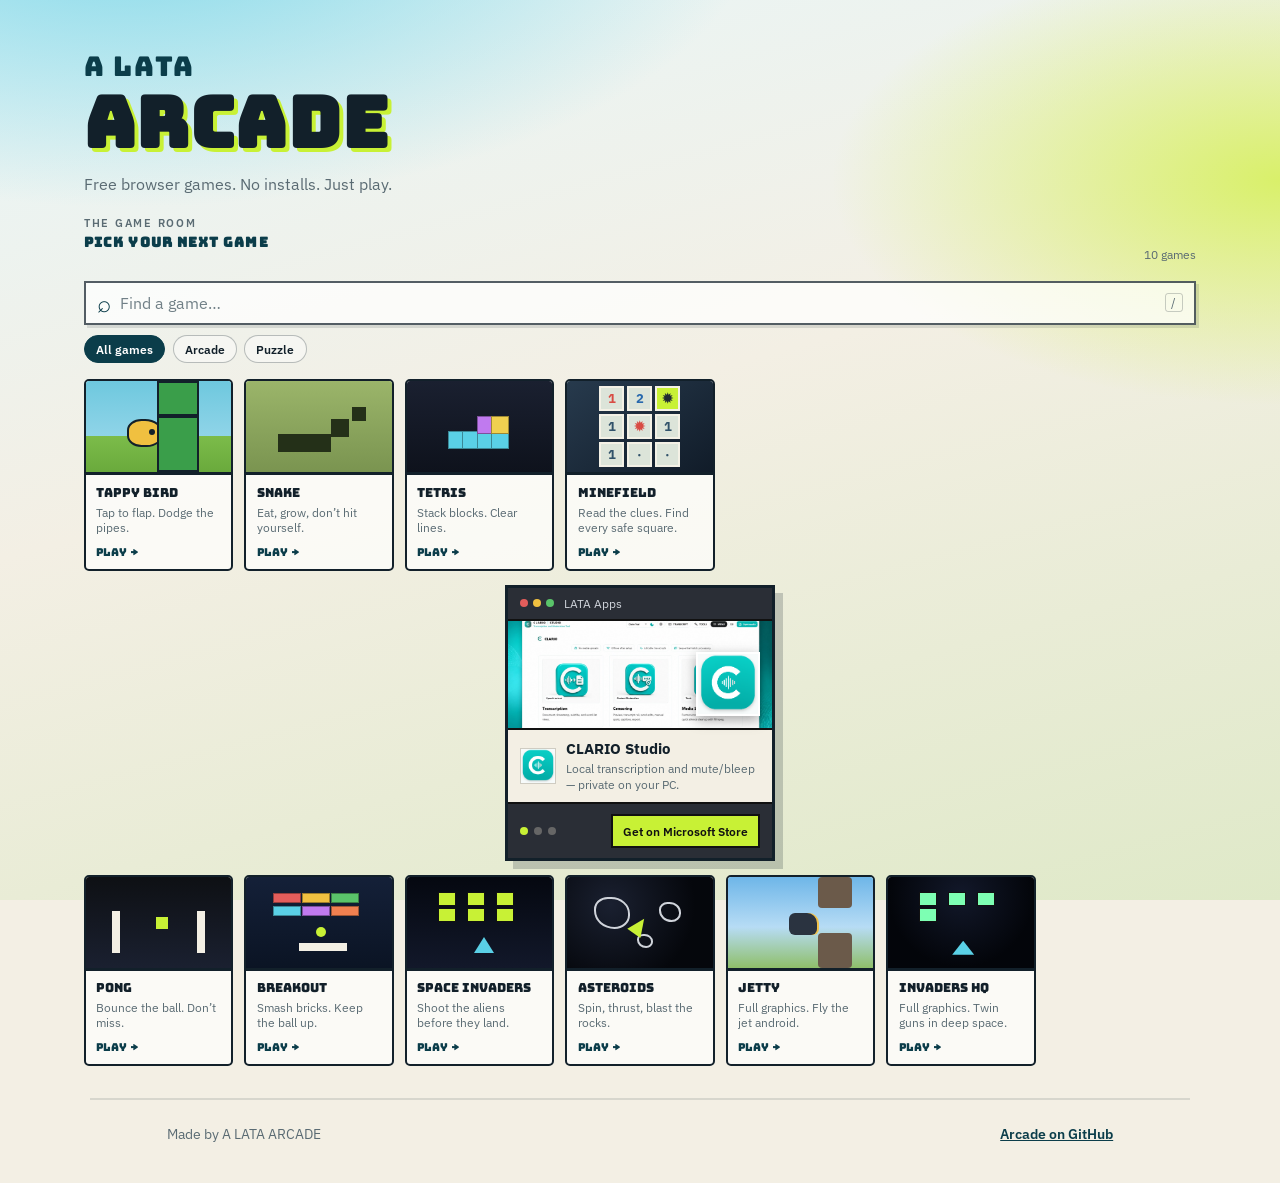
==== commit 3c32d427: "Move product showcase into game grid" ====
--- a/index.html
+++ b/index.html
@@ -8,7 +8,7 @@
   <link rel="preconnect" href="https://fonts.googleapis.com" />
   <link rel="preconnect" href="https://fonts.gstatic.com" crossorigin />
   <link href="https://fonts.googleapis.com/css2?family=Bungee&family=IBM+Plex+Sans:wght@400;600&display=swap" rel="stylesheet" />
-  <link rel="stylesheet" href="styles.css?v=14" />
+  <link rel="stylesheet" href="styles.css?v=15" />
 </head>
 <body>
   <div class="bg" aria-hidden="true"></div>
@@ -106,6 +106,23 @@
               </span>
             </a>
           </li>
+          <li class="ad-slot">
+            <aside class="ad-screen" aria-label="Product showcase">
+              <div class="ad-bezel">
+                <div class="ad-topbar">
+                  <span class="ad-dots" aria-hidden="true"><i></i><i></i><i></i></span>
+                  <span class="ad-title">LATA Apps</span>
+                </div>
+                <div class="ad-viewport">
+                  <div class="ad-slides" id="ad-slides"></div>
+                </div>
+                <div class="ad-footer">
+                  <div class="ad-dots-nav" id="ad-dots" role="tablist" aria-label="Products"></div>
+                  <a class="ad-cta" id="ad-cta" href="#" target="_blank" rel="noopener">Get on Microsoft Store</a>
+                </div>
+              </div>
+            </aside>
+          </li>
           <li>
             <a class="game" data-category="arcade" href="games/pong/">
               <span class="game-art pong-art" aria-hidden="true">
@@ -207,24 +224,6 @@
       </section>
     </div>
 
-    <!-- Product ad screen stays visible beside the games -->
-    <aside class="ad-screen" aria-label="Product showcase">
-      <div class="ad-bezel">
-        <div class="ad-topbar">
-          <span class="ad-dots" aria-hidden="true"><i></i><i></i><i></i></span>
-          <span class="ad-title">LATA Apps</span>
-        </div>
-        <div class="ad-viewport">
-          <div class="ad-slides" id="ad-slides">
-            <!-- filled by products.js -->
-          </div>
-        </div>
-        <div class="ad-footer">
-          <div class="ad-dots-nav" id="ad-dots" role="tablist" aria-label="Products"></div>
-          <a class="ad-cta" id="ad-cta" href="#" target="_blank" rel="noopener">Get on Microsoft Store</a>
-        </div>
-      </div>
-    </aside>
   </header>
 
   <footer class="foot">
--- a/styles.css
+++ b/styles.css
@@ -39,7 +39,7 @@
 .hero {
   min-height: 100vh;
   display: grid;
-  grid-template-columns: minmax(0, 1.35fr) minmax(240px, 340px);
+  grid-template-columns: minmax(0, 1fr);
   column-gap: clamp(1.5rem, 4vw, 3rem);
   row-gap: 1.75rem;
   align-items: start;
@@ -98,12 +98,18 @@
   opacity: 0;
   transform: translateY(20px);
   animation: rise 0.8s 0.35s ease forwards;
-  position: sticky;
-  top: 1.25rem;
+  position: relative;
   z-index: 0;
   width: 100%;
-  max-width: 340px;
-  justify-self: end;
+  max-width: 270px;
+  justify-self: center;
+}
+
+.ad-slot {
+  grid-column: 1 / -1;
+  display: grid;
+  place-items: center;
+  padding: 0.15rem 0;
 }
 
 .ad-bezel {
@@ -285,10 +291,9 @@
     text-shadow: 3px 3px 0 var(--lime);
   }
   .ad-screen {
-    justify-self: stretch;
-    max-width: none;
+    justify-self: center;
+    max-width: 270px;
     position: static;
-    order: -1;
   }
 }
 
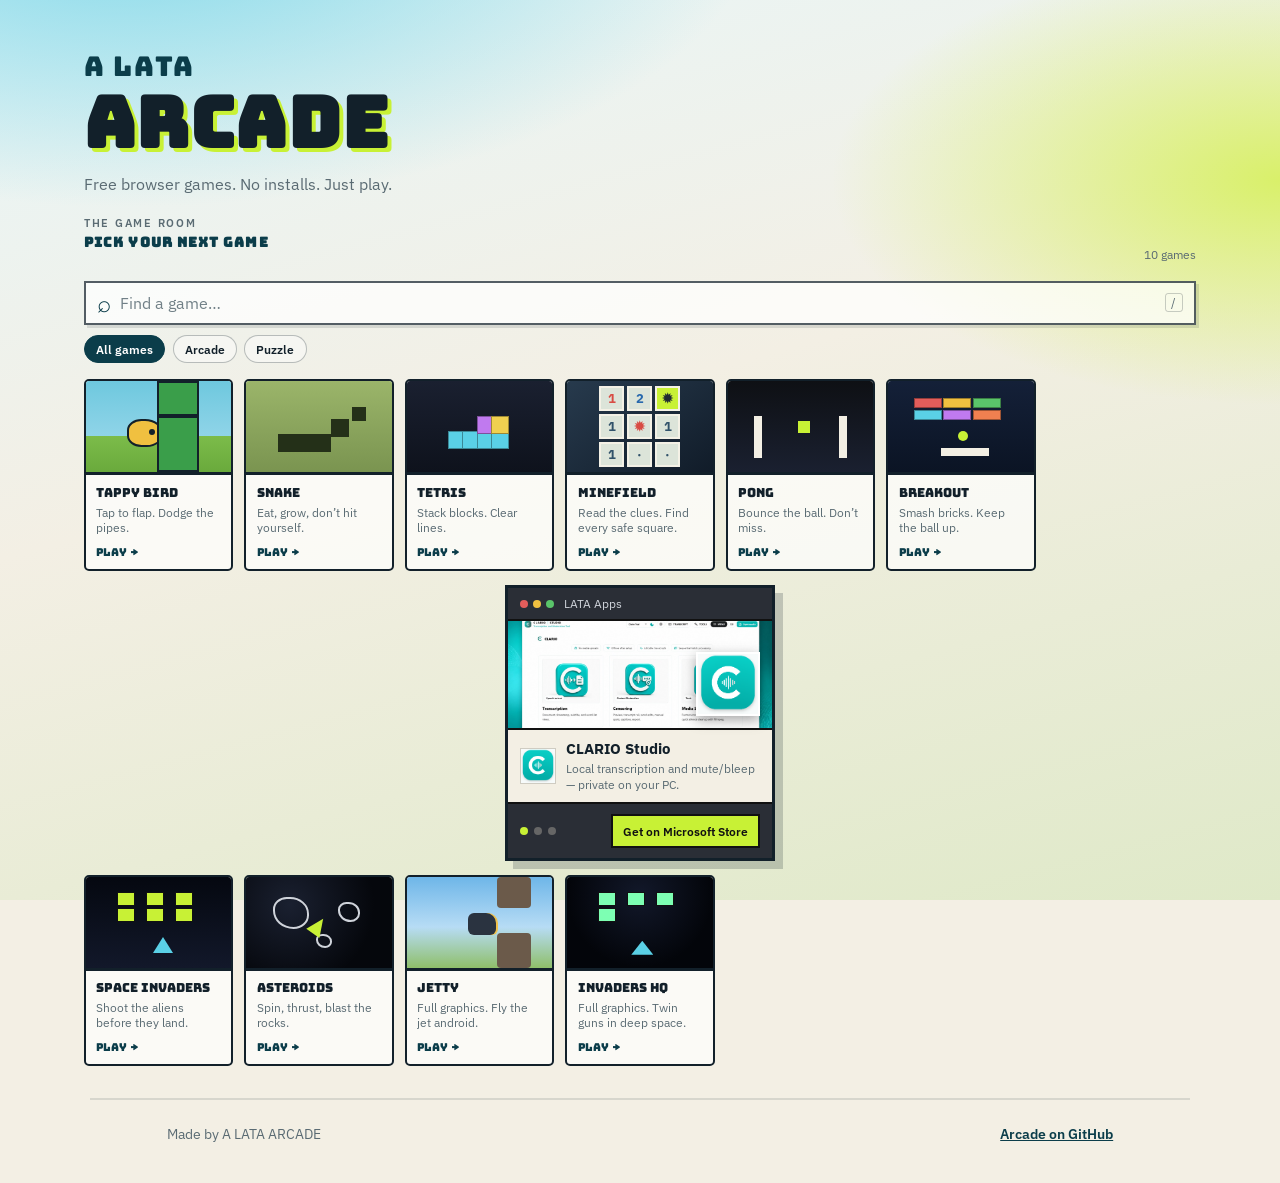
==== commit d1646b32: "Place app showcase after six games" ====
--- a/index.html
+++ b/index.html
@@ -106,6 +106,39 @@
               </span>
             </a>
           </li>
+          <li>
+            <a class="game" data-category="arcade" href="games/pong/">
+              <span class="game-art pong-art" aria-hidden="true">
+                <span class="pong-paddle left"></span>
+                <span class="pong-paddle right"></span>
+                <span class="pong-ball"></span>
+              </span>
+              <span class="game-meta">
+                <span class="game-name">Pong</span>
+                <span class="game-desc">Bounce the ball. Don’t miss.</span>
+                <span class="game-go">Play →</span>
+              </span>
+            </a>
+          </li>
+          <li>
+            <a class="game" data-category="arcade" href="games/breakout/">
+              <span class="game-art breakout-art" aria-hidden="true">
+                <span class="brk b1"></span>
+                <span class="brk b2"></span>
+                <span class="brk b3"></span>
+                <span class="brk b4"></span>
+                <span class="brk b5"></span>
+                <span class="brk b6"></span>
+                <span class="break-paddle"></span>
+                <span class="break-ball"></span>
+              </span>
+              <span class="game-meta">
+                <span class="game-name">Breakout</span>
+                <span class="game-desc">Smash bricks. Keep the ball up.</span>
+                <span class="game-go">Play →</span>
+              </span>
+            </a>
+          </li>
           <li class="ad-slot">
             <aside class="ad-screen" aria-label="Product showcase">
               <div class="ad-bezel">
@@ -124,39 +157,6 @@
             </aside>
           </li>
           <li>
-            <a class="game" data-category="arcade" href="games/pong/">
-              <span class="game-art pong-art" aria-hidden="true">
-                <span class="pong-paddle left"></span>
-                <span class="pong-paddle right"></span>
-                <span class="pong-ball"></span>
-              </span>
-              <span class="game-meta">
-                <span class="game-name">Pong</span>
-                <span class="game-desc">Bounce the ball. Don’t miss.</span>
-                <span class="game-go">Play →</span>
-              </span>
-            </a>
-          </li>
-          <li>
-            <a class="game" data-category="arcade" href="games/breakout/">
-              <span class="game-art breakout-art" aria-hidden="true">
-                <span class="brk b1"></span>
-                <span class="brk b2"></span>
-                <span class="brk b3"></span>
-                <span class="brk b4"></span>
-                <span class="brk b5"></span>
-                <span class="brk b6"></span>
-                <span class="break-paddle"></span>
-                <span class="break-ball"></span>
-              </span>
-              <span class="game-meta">
-                <span class="game-name">Breakout</span>
-                <span class="game-desc">Smash bricks. Keep the ball up.</span>
-                <span class="game-go">Play →</span>
-              </span>
-            </a>
-          </li>
-          <li>
             <a class="game" data-category="arcade" href="games/invaders/">
               <span class="game-art invaders-art" aria-hidden="true">
                 <span class="inv i1"></span>
